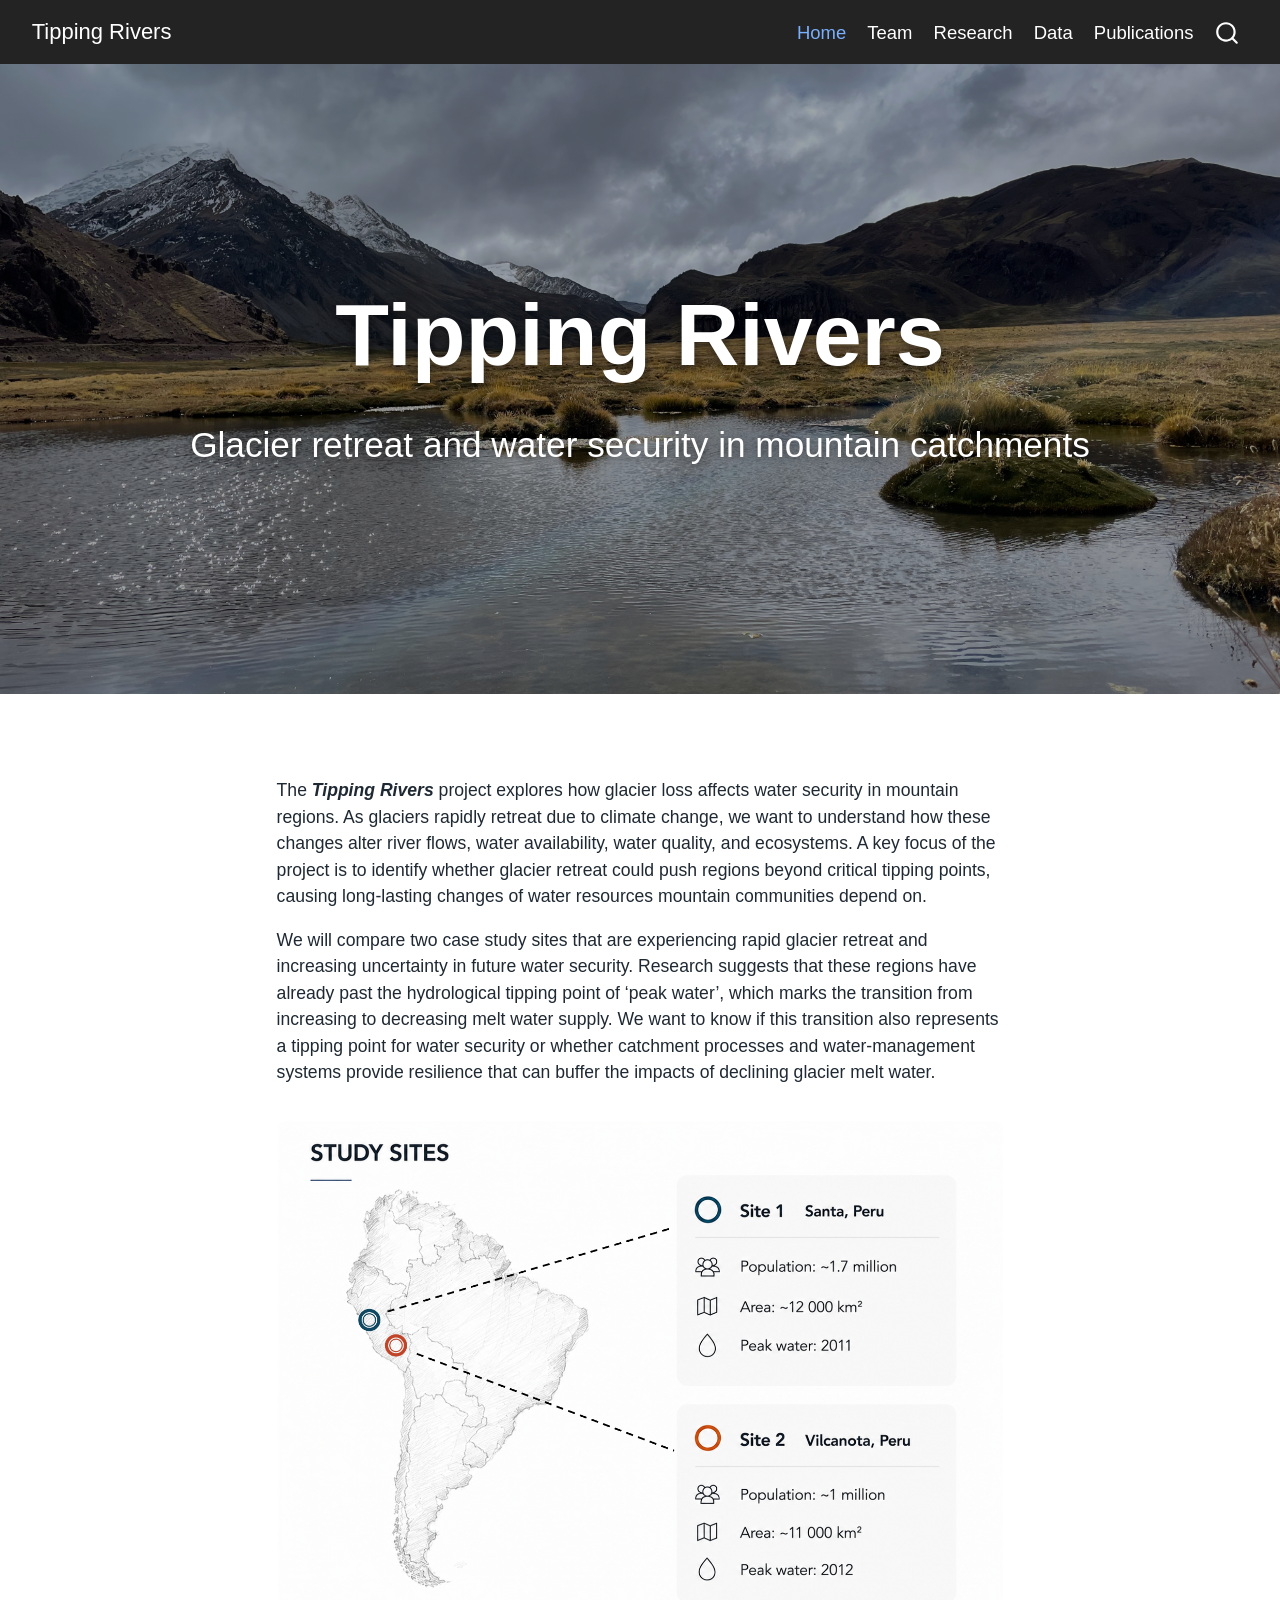
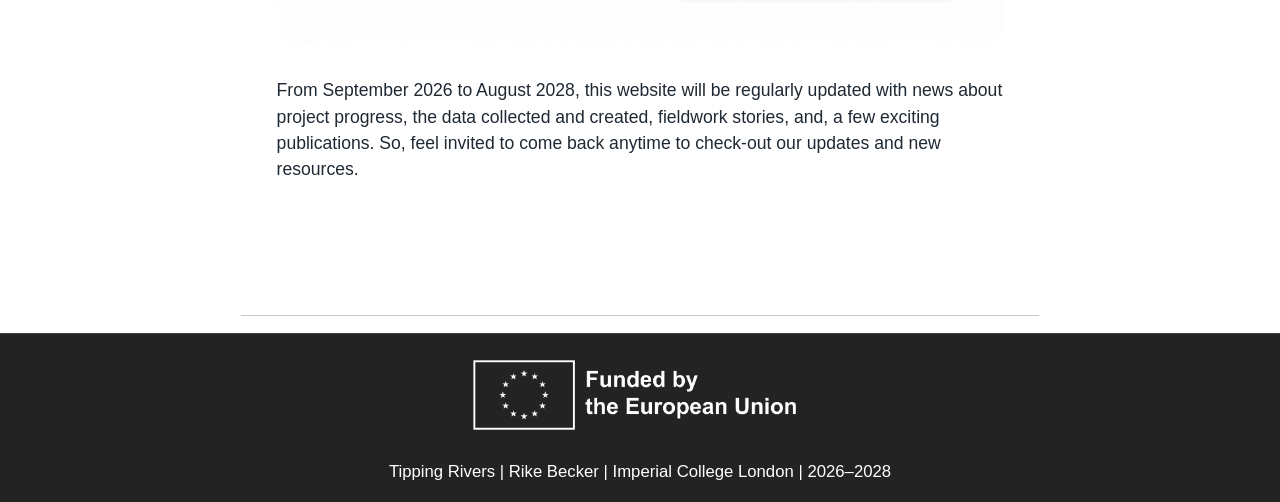
==== docs/index.html @ 358106d4 "Publish Tipping Rivers website" ====
<!DOCTYPE html>
<html xmlns="http://www.w3.org/1999/xhtml" lang="en" xml:lang="en"><head>

<meta charset="utf-8">
<meta name="generator" content="quarto-1.9.37">

<meta name="viewport" content="width=device-width, initial-scale=1.0, user-scalable=yes">


<title>Tipping Rivers</title>
<style>
/* Default styles provided by pandoc.
** See https://pandoc.org/MANUAL.html#variables-for-html for config info.
*/
code{white-space: pre-wrap;}
span.smallcaps{font-variant: small-caps;}
div.columns{display: flex; gap: min(4vw, 1.5em);}
div.column{flex: auto; overflow-x: auto;}
div.hanging-indent{margin-left: 1.5em; text-indent: -1.5em;}
ul.task-list{list-style: none;}
ul.task-list li input[type="checkbox"] {
  width: 0.8em;
  margin: 0 0.8em 0.2em -1em; /* quarto-specific, see https://github.com/quarto-dev/quarto-cli/issues/4556 */ 
  vertical-align: middle;
}
</style>


<script src="site_libs/quarto-nav/quarto-nav.js"></script>
<script src="site_libs/quarto-nav/headroom.min.js"></script>
<script src="site_libs/clipboard/clipboard.min.js"></script>
<script src="site_libs/quarto-search/autocomplete.umd.js"></script>
<script src="site_libs/quarto-search/fuse.min.js"></script>
<script src="site_libs/quarto-search/quarto-search.js"></script>
<meta name="quarto:offset" content="./">
<link href="./images/favicon.ico" rel="icon">
<script src="site_libs/quarto-html/quarto.js" type="module"></script>
<script src="site_libs/quarto-html/tabsets/tabsets.js" type="module"></script>
<script src="site_libs/quarto-html/popper.min.js"></script>
<script src="site_libs/quarto-html/tippy.umd.min.js"></script>
<link href="site_libs/quarto-html/tippy.css" rel="stylesheet">
<link href="site_libs/quarto-html/quarto-syntax-highlighting-7f8f88aac4f3542376d5c11b86a4c14d.css" rel="stylesheet" id="quarto-text-highlighting-styles">
<script src="site_libs/bootstrap/bootstrap.min.js"></script>
<link href="site_libs/bootstrap/bootstrap-icons.css" rel="stylesheet">
<link href="site_libs/bootstrap/bootstrap-b47e4399d0d39dcb1eff5dd54a18209c.min.css" rel="stylesheet" append-hash="true" id="quarto-bootstrap" data-mode="light">
<script id="quarto-search-options" type="application/json">{
  "location": "navbar",
  "copy-button": false,
  "collapse-after": 3,
  "panel-placement": "end",
  "type": "overlay",
  "limit": 50,
  "keyboard-shortcut": [
    "f",
    "/",
    "s"
  ],
  "show-item-context": false,
  "language": {
    "search-no-results-text": "No results",
    "search-matching-documents-text": "matching documents",
    "search-copy-link-title": "Copy link to search",
    "search-hide-matches-text": "Hide additional matches",
    "search-more-match-text": "more match in this document",
    "search-more-matches-text": "more matches in this document",
    "search-clear-button-title": "Clear",
    "search-text-placeholder": "",
    "search-detached-cancel-button-title": "Cancel",
    "search-submit-button-title": "Submit",
    "search-label": "Search"
  }
}</script>
</head><body class="nav-fixed fullcontent quarto-light"><div class="hero-image">
  <div class="hero-text">
    <div class="hero-title">Tipping Rivers</div>
    <p>Glacier retreat and water security in mountain catchments</p>
  </div>
</div>


<link rel="stylesheet" href="styles.css">
<link rel="stylesheet" href="index.css">




<div id="quarto-search-results"></div>
  <header id="quarto-header" class="headroom fixed-top">
    <nav class="navbar navbar-expand-lg " data-bs-theme="dark">
      <div class="navbar-container container-fluid">
      <div class="navbar-brand-container mx-auto">
    <a class="navbar-brand" href="./index.html">
    <span class="navbar-title">Tipping Rivers</span>
    </a>
  </div>
            <div id="quarto-search" class="" title="Search"></div>
          <button class="navbar-toggler" type="button" data-bs-toggle="collapse" data-bs-target="#navbarCollapse" aria-controls="navbarCollapse" role="menu" aria-expanded="false" aria-label="Toggle navigation" onclick="if (window.quartoToggleHeadroom) { window.quartoToggleHeadroom(); }">
  <span class="navbar-toggler-icon"></span>
</button>
          <div class="collapse navbar-collapse" id="navbarCollapse">
            <ul class="navbar-nav navbar-nav-scroll ms-auto">
  <li class="nav-item">
    <a class="nav-link active" href="./index.html" aria-current="page"> 
<span class="menu-text">Home</span></a>
  </li>  
  <li class="nav-item">
    <a class="nav-link" href="./about.html"> 
<span class="menu-text">Team</span></a>
  </li>  
  <li class="nav-item">
    <a class="nav-link" href="./research.html"> 
<span class="menu-text">Research</span></a>
  </li>  
  <li class="nav-item">
    <a class="nav-link" href="./data.html"> 
<span class="menu-text">Data</span></a>
  </li>  
  <li class="nav-item">
    <a class="nav-link" href="./publications.html"> 
<span class="menu-text">Publications</span></a>
  </li>  
</ul>
          </div> <!-- /navcollapse -->
            <div class="quarto-navbar-tools">
</div>
      </div> <!-- /container-fluid -->
    </nav>
</header>
<!-- content -->
<div id="quarto-content" class="quarto-container page-columns page-rows-contents page-layout-article page-navbar">
<!-- sidebar -->
<!-- margin-sidebar -->
    
<!-- main -->
<main class="content page-columns page-full" id="quarto-document-content"><header id="title-block-header" class="quarto-title-block"></header>




<div class="column-screen page-columns page-full">
<div class="column-body">
<p>The <strong><em>Tipping Rivers</em></strong> project explores how glacier loss affects water security in mountain regions. As glaciers rapidly retreat due to climate change, we want to understand how these changes alter river flows, water availability, water quality, and ecosystems. A key focus of the project is to identify whether glacier retreat could push regions beyond critical tipping points, causing long-lasting changes of water resources mountain communities depend on.</p>
<p>We will compare two case study sites that are experiencing rapid glacier retreat and increasing uncertainty in future water security. Research suggests that these regions have already past the hydrological tipping point of ‘peak water’, which marks the transition from increasing to decreasing melt water supply. We want to know if this transition also represents a tipping point for water security or whether catchment processes and water-management systems provide resilience that can buffer the impacts of declining glacier melt water.</p>
<p><img src="images/study_sites.png" class="project-image img-fluid"></p>
<p>From September 2026 to August 2028, this website will be regularly updated with news about project progress, the data collected and created, fieldwork stories, and, a few exciting publications. So, feel invited to come back anytime to check-out our updates and new resources.</p>
<p><br></p>
</div>
</div>
<hr>



</main> <!-- /main -->
<footer class="footer-bar">
  <img class="eu-funding-logo" src="images/EN_FundedbytheEU_RGB_WHITE Outline.png" alt="Funded by the European Union">
  <div>Tipping Rivers | Rike Becker | Imperial College London | 2026–2028</div>
</footer>
<script id="quarto-html-after-body" type="application/javascript">
  window.document.addEventListener("DOMContentLoaded", function (event) {
    const isCodeAnnotation = (el) => {
      for (const clz of el.classList) {
        if (clz.startsWith('code-annotation-')) {                     
          return true;
        }
      }
      return false;
    }
    const onCopySuccess = function(e) {
      // button target
      const button = e.trigger;
      // don't keep focus
      button.blur();
      // flash "checked"
      button.classList.add('code-copy-button-checked');
      var currentTitle = button.getAttribute("title");
      button.setAttribute("title", "Copied!");
      let tooltip;
      if (window.bootstrap) {
        button.setAttribute("data-bs-toggle", "tooltip");
        button.setAttribute("data-bs-placement", "left");
        button.setAttribute("data-bs-title", "Copied!");
        tooltip = new bootstrap.Tooltip(button, 
          { trigger: "manual", 
            customClass: "code-copy-button-tooltip",
            offset: [0, -8]});
        tooltip.show();    
      }
      setTimeout(function() {
        if (tooltip) {
          tooltip.hide();
          button.removeAttribute("data-bs-title");
          button.removeAttribute("data-bs-toggle");
          button.removeAttribute("data-bs-placement");
        }
        button.setAttribute("title", currentTitle);
        button.classList.remove('code-copy-button-checked');
      }, 1000);
      // clear code selection
      e.clearSelection();
    }
    const getTextToCopy = function(trigger) {
      const outerScaffold = trigger.parentElement.cloneNode(true);
      const codeEl = outerScaffold.querySelector('code');
      for (const childEl of codeEl.children) {
        if (isCodeAnnotation(childEl)) {
          childEl.remove();
        }
      }
      return codeEl.innerText;
    }
    const clipboard = new window.ClipboardJS('.code-copy-button:not([data-in-quarto-modal])', {
      text: getTextToCopy
    });
    clipboard.on('success', onCopySuccess);
    if (window.document.getElementById('quarto-embedded-source-code-modal')) {
      const clipboardModal = new window.ClipboardJS('.code-copy-button[data-in-quarto-modal]', {
        text: getTextToCopy,
        container: window.document.getElementById('quarto-embedded-source-code-modal')
      });
      clipboardModal.on('success', onCopySuccess);
    }
      var localhostRegex = new RegExp(/^(?:http|https):\/\/localhost\:?[0-9]*\//);
      var mailtoRegex = new RegExp(/^mailto:/);
        var filterRegex = new RegExp("https:\/\/tippingrivers\.github\.io\/");
      var isInternal = (href) => {
          return filterRegex.test(href) || localhostRegex.test(href) || mailtoRegex.test(href);
      }
      // Inspect non-navigation links and adorn them if external
     var links = window.document.querySelectorAll('a[href]:not(.nav-link):not(.navbar-brand):not(.toc-action):not(.sidebar-link):not(.sidebar-item-toggle):not(.pagination-link):not(.no-external):not([aria-hidden]):not(.dropdown-item):not(.quarto-navigation-tool):not(.about-link)');
      for (var i=0; i<links.length; i++) {
        const link = links[i];
        if (!isInternal(link.href)) {
          // undo the damage that might have been done by quarto-nav.js in the case of
          // links that we want to consider external
          if (link.dataset.originalHref !== undefined) {
            link.href = link.dataset.originalHref;
          }
        }
      }
    function tippyHover(el, contentFn, onTriggerFn, onUntriggerFn) {
      const config = {
        allowHTML: true,
        maxWidth: 500,
        delay: 100,
        arrow: false,
        appendTo: function(el) {
            return el.parentElement;
        },
        interactive: true,
        interactiveBorder: 10,
        theme: 'quarto',
        placement: 'bottom-start',
      };
      if (contentFn) {
        config.content = contentFn;
      }
      if (onTriggerFn) {
        config.onTrigger = onTriggerFn;
      }
      if (onUntriggerFn) {
        config.onUntrigger = onUntriggerFn;
      }
      window.tippy(el, config); 
    }
    const noterefs = window.document.querySelectorAll('a[role="doc-noteref"]');
    for (var i=0; i<noterefs.length; i++) {
      const ref = noterefs[i];
      tippyHover(ref, function() {
        // use id or data attribute instead here
        let href = ref.getAttribute('data-footnote-href') || ref.getAttribute('href');
        try { href = new URL(href).hash; } catch {}
        const id = href.replace(/^#\/?/, "");
        const note = window.document.getElementById(id);
        if (note) {
          return note.innerHTML;
        } else {
          return "";
        }
      });
    }
    const xrefs = window.document.querySelectorAll('a.quarto-xref');
    const processXRef = (id, note) => {
      // Strip column container classes
      const stripColumnClz = (el) => {
        el.classList.remove("page-full", "page-columns");
        if (el.children) {
          for (const child of el.children) {
            stripColumnClz(child);
          }
        }
      }
      stripColumnClz(note)
      if (id === null || id.startsWith('sec-')) {
        // Special case sections, only their first couple elements
        const container = document.createElement("div");
        if (note.children && note.children.length > 2) {
          container.appendChild(note.children[0].cloneNode(true));
          for (let i = 1; i < note.children.length; i++) {
            const child = note.children[i];
            if (child.tagName === "P" && child.innerText === "") {
              continue;
            } else {
              container.appendChild(child.cloneNode(true));
              break;
            }
          }
          if (window.Quarto?.typesetMath) {
            window.Quarto.typesetMath(container);
          }
          return container.innerHTML
        } else {
          if (window.Quarto?.typesetMath) {
            window.Quarto.typesetMath(note);
          }
          return note.innerHTML;
        }
      } else {
        // Remove any anchor links if they are present
        const anchorLink = note.querySelector('a.anchorjs-link');
        if (anchorLink) {
          anchorLink.remove();
        }
        if (window.Quarto?.typesetMath) {
          window.Quarto.typesetMath(note);
        }
        if (note.classList.contains("callout")) {
          return note.outerHTML;
        } else {
          return note.innerHTML;
        }
      }
    }
    for (var i=0; i<xrefs.length; i++) {
      const xref = xrefs[i];
      tippyHover(xref, undefined, function(instance) {
        instance.disable();
        let url = xref.getAttribute('href');
        let hash = undefined; 
        if (url.startsWith('#')) {
          hash = url;
        } else {
          try { hash = new URL(url).hash; } catch {}
        }
        if (hash) {
          const id = hash.replace(/^#\/?/, "");
          const note = window.document.getElementById(id);
          if (note !== null) {
            try {
              const html = processXRef(id, note.cloneNode(true));
              instance.setContent(html);
            } finally {
              instance.enable();
              instance.show();
            }
          } else {
            // See if we can fetch this
            fetch(url.split('#')[0])
            .then(res => res.text())
            .then(html => {
              const parser = new DOMParser();
              const htmlDoc = parser.parseFromString(html, "text/html");
              const note = htmlDoc.getElementById(id);
              if (note !== null) {
                const html = processXRef(id, note);
                instance.setContent(html);
              } 
            }).finally(() => {
              instance.enable();
              instance.show();
            });
          }
        } else {
          // See if we can fetch a full url (with no hash to target)
          // This is a special case and we should probably do some content thinning / targeting
          fetch(url)
          .then(res => res.text())
          .then(html => {
            const parser = new DOMParser();
            const htmlDoc = parser.parseFromString(html, "text/html");
            const note = htmlDoc.querySelector('main.content');
            if (note !== null) {
              // This should only happen for chapter cross references
              // (since there is no id in the URL)
              // remove the first header
              if (note.children.length > 0 && note.children[0].tagName === "HEADER") {
                note.children[0].remove();
              }
              const html = processXRef(null, note);
              instance.setContent(html);
            } 
          }).finally(() => {
            instance.enable();
            instance.show();
          });
        }
      }, function(instance) {
      });
    }
        let selectedAnnoteEl;
        const selectorForAnnotation = ( cell, annotation) => {
          let cellAttr = 'data-code-cell="' + cell + '"';
          let lineAttr = 'data-code-annotation="' +  annotation + '"';
          const selector = 'span[' + cellAttr + '][' + lineAttr + ']';
          return selector;
        }
        const selectCodeLines = (annoteEl) => {
          const doc = window.document;
          const targetCell = annoteEl.getAttribute("data-target-cell");
          const targetAnnotation = annoteEl.getAttribute("data-target-annotation");
          const annoteSpan = window.document.querySelector(selectorForAnnotation(targetCell, targetAnnotation));
          const lines = annoteSpan.getAttribute("data-code-lines").split(",");
          const lineIds = lines.map((line) => {
            return targetCell + "-" + line;
          })
          let top = null;
          let height = null;
          let parent = null;
          if (lineIds.length > 0) {
              //compute the position of the single el (top and bottom and make a div)
              const el = window.document.getElementById(lineIds[0]);
              top = el.offsetTop;
              height = el.offsetHeight;
              parent = el.parentElement.parentElement;
            if (lineIds.length > 1) {
              const lastEl = window.document.getElementById(lineIds[lineIds.length - 1]);
              const bottom = lastEl.offsetTop + lastEl.offsetHeight;
              height = bottom - top;
            }
            if (top !== null && height !== null && parent !== null) {
              // cook up a div (if necessary) and position it 
              let div = window.document.getElementById("code-annotation-line-highlight");
              if (div === null) {
                div = window.document.createElement("div");
                div.setAttribute("id", "code-annotation-line-highlight");
                div.style.position = 'absolute';
                parent.appendChild(div);
              }
              div.style.top = top - 2 + "px";
              div.style.height = height + 4 + "px";
              div.style.left = 0;
              let gutterDiv = window.document.getElementById("code-annotation-line-highlight-gutter");
              if (gutterDiv === null) {
                gutterDiv = window.document.createElement("div");
                gutterDiv.setAttribute("id", "code-annotation-line-highlight-gutter");
                gutterDiv.style.position = 'absolute';
                const codeCell = window.document.getElementById(targetCell);
                const gutter = codeCell.querySelector('.code-annotation-gutter');
                gutter.appendChild(gutterDiv);
              }
              gutterDiv.style.top = top - 2 + "px";
              gutterDiv.style.height = height + 4 + "px";
            }
            selectedAnnoteEl = annoteEl;
          }
        };
        const unselectCodeLines = () => {
          const elementsIds = ["code-annotation-line-highlight", "code-annotation-line-highlight-gutter"];
          elementsIds.forEach((elId) => {
            const div = window.document.getElementById(elId);
            if (div) {
              div.remove();
            }
          });
          selectedAnnoteEl = undefined;
        };
          // Handle positioning of the toggle
      window.addEventListener(
        "resize",
        throttle(() => {
          elRect = undefined;
          if (selectedAnnoteEl) {
            selectCodeLines(selectedAnnoteEl);
          }
        }, 10)
      );
      function throttle(fn, ms) {
      let throttle = false;
      let timer;
        return (...args) => {
          if(!throttle) { // first call gets through
              fn.apply(this, args);
              throttle = true;
          } else { // all the others get throttled
              if(timer) clearTimeout(timer); // cancel #2
              timer = setTimeout(() => {
                fn.apply(this, args);
                timer = throttle = false;
              }, ms);
          }
        };
      }
        // Attach click handler to the DT
        const annoteDls = window.document.querySelectorAll('dt[data-target-cell]');
        for (const annoteDlNode of annoteDls) {
          annoteDlNode.addEventListener('click', (event) => {
            const clickedEl = event.target;
            if (clickedEl !== selectedAnnoteEl) {
              unselectCodeLines();
              const activeEl = window.document.querySelector('dt[data-target-cell].code-annotation-active');
              if (activeEl) {
                activeEl.classList.remove('code-annotation-active');
              }
              selectCodeLines(clickedEl);
              clickedEl.classList.add('code-annotation-active');
            } else {
              // Unselect the line
              unselectCodeLines();
              clickedEl.classList.remove('code-annotation-active');
            }
          });
        }
    const findCites = (el) => {
      const parentEl = el.parentElement;
      if (parentEl) {
        const cites = parentEl.dataset.cites;
        if (cites) {
          return {
            el,
            cites: cites.split(' ')
          };
        } else {
          return findCites(el.parentElement)
        }
      } else {
        return undefined;
      }
    };
    var bibliorefs = window.document.querySelectorAll('a[role="doc-biblioref"]');
    for (var i=0; i<bibliorefs.length; i++) {
      const ref = bibliorefs[i];
      const citeInfo = findCites(ref);
      if (citeInfo) {
        tippyHover(citeInfo.el, function() {
          var popup = window.document.createElement('div');
          citeInfo.cites.forEach(function(cite) {
            var citeDiv = window.document.createElement('div');
            citeDiv.classList.add('hanging-indent');
            citeDiv.classList.add('csl-entry');
            var biblioDiv = window.document.getElementById('ref-' + cite);
            if (biblioDiv) {
              citeDiv.innerHTML = biblioDiv.innerHTML;
            }
            popup.appendChild(citeDiv);
          });
          return popup.innerHTML;
        });
      }
    }
  });
  </script>
</div> <!-- /content -->




</body></html>
---- docs/site_libs/quarto-html/tippy.css ----
.tippy-box[data-animation=fade][data-state=hidden]{opacity:0}[data-tippy-root]{max-width:calc(100vw - 10px)}.tippy-box{position:relative;background-color:#333;color:#fff;border-radius:4px;font-size:14px;line-height:1.4;white-space:normal;outline:0;transition-property:transform,visibility,opacity}.tippy-box[data-placement^=top]>.tippy-arrow{bottom:0}.tippy-box[data-placement^=top]>.tippy-arrow:before{bottom:-7px;left:0;border-width:8px 8px 0;border-top-color:initial;transform-origin:center top}.tippy-box[data-placement^=bottom]>.tippy-arrow{top:0}.tippy-box[data-placement^=bottom]>.tippy-arrow:before{top:-7px;left:0;border-width:0 8px 8px;border-bottom-color:initial;transform-origin:center bottom}.tippy-box[data-placement^=left]>.tippy-arrow{right:0}.tippy-box[data-placement^=left]>.tippy-arrow:before{border-width:8px 0 8px 8px;border-left-color:initial;right:-7px;transform-origin:center left}.tippy-box[data-placement^=right]>.tippy-arrow{left:0}.tippy-box[data-placement^=right]>.tippy-arrow:before{left:-7px;border-width:8px 8px 8px 0;border-right-color:initial;transform-origin:center right}.tippy-box[data-inertia][data-state=visible]{transition-timing-function:cubic-bezier(.54,1.5,.38,1.11)}.tippy-arrow{width:16px;height:16px;color:#333}.tippy-arrow:before{content:"";position:absolute;border-color:transparent;border-style:solid}.tippy-content{position:relative;padding:5px 9px;z-index:1}
---- docs/site_libs/quarto-html/quarto-syntax-highlighting-7f8f88aac4f3542376d5c11b86a4c14d.css ----
/* quarto syntax highlight colors */
:root {
  --quarto-hl-ot-color: #003B4F;
  --quarto-hl-at-color: #657422;
  --quarto-hl-ss-color: #20794D;
  --quarto-hl-an-color: #5E5E5E;
  --quarto-hl-fu-color: #4758AB;
  --quarto-hl-st-color: #20794D;
  --quarto-hl-cf-color: #003B4F;
  --quarto-hl-op-color: #5E5E5E;
  --quarto-hl-er-color: #AD0000;
  --quarto-hl-bn-color: #AD0000;
  --quarto-hl-al-color: #AD0000;
  --quarto-hl-va-color: #111111;
  --quarto-hl-bu-color: inherit;
  --quarto-hl-ex-color: inherit;
  --quarto-hl-pp-color: #AD0000;
  --quarto-hl-in-color: #5E5E5E;
  --quarto-hl-vs-color: #20794D;
  --quarto-hl-wa-color: #5E5E5E;
  --quarto-hl-do-color: #5E5E5E;
  --quarto-hl-im-color: #00769E;
  --quarto-hl-ch-color: #20794D;
  --quarto-hl-dt-color: #AD0000;
  --quarto-hl-fl-color: #AD0000;
  --quarto-hl-co-color: #5E5E5E;
  --quarto-hl-cv-color: #5E5E5E;
  --quarto-hl-cn-color: #8f5902;
  --quarto-hl-sc-color: #5E5E5E;
  --quarto-hl-dv-color: #AD0000;
  --quarto-hl-kw-color: #003B4F;
}

/* other quarto variables */
:root {
  --quarto-font-monospace: SFMono-Regular, Menlo, Monaco, Consolas, "Liberation Mono", "Courier New", monospace;
}

/* syntax highlight based on Pandoc's rules */
pre > code.sourceCode > span {
  color: #003B4F;
}

code.sourceCode > span {
  color: #003B4F;
}

div.sourceCode,
div.sourceCode pre.sourceCode {
  color: #003B4F;
}

/* Normal */
code span {
  color: #003B4F;
}

/* Alert */
code span.al {
  color: #AD0000;
  font-style: inherit;
}

/* Annotation */
code span.an {
  color: #5E5E5E;
  font-style: inherit;
}

/* Attribute */
code span.at {
  color: #657422;
  font-style: inherit;
}

/* BaseN */
code span.bn {
  color: #AD0000;
  font-style: inherit;
}

/* BuiltIn */
code span.bu {
  font-style: inherit;
}

/* ControlFlow */
code span.cf {
  color: #003B4F;
  font-weight: bold;
  font-style: inherit;
}

/* Char */
code span.ch {
  color: #20794D;
  font-style: inherit;
}

/* Constant */
code span.cn {
  color: #8f5902;
  font-style: inherit;
}

/* Comment */
code span.co {
  color: #5E5E5E;
  font-style: inherit;
}

/* CommentVar */
code span.cv {
  color: #5E5E5E;
  font-style: italic;
}

/* Documentation */
code span.do {
  color: #5E5E5E;
  font-style: italic;
}

/* DataType */
code span.dt {
  color: #AD0000;
  font-style: inherit;
}

/* DecVal */
code span.dv {
  color: #AD0000;
  font-style: inherit;
}

/* Error */
code span.er {
  color: #AD0000;
  font-style: inherit;
}

/* Extension */
code span.ex {
  font-style: inherit;
}

/* Float */
code span.fl {
  color: #AD0000;
  font-style: inherit;
}

/* Function */
code span.fu {
  color: #4758AB;
  font-style: inherit;
}

/* Import */
code span.im {
  color: #00769E;
  font-style: inherit;
}

/* Information */
code span.in {
  color: #5E5E5E;
  font-style: inherit;
}

/* Keyword */
code span.kw {
  color: #003B4F;
  font-weight: bold;
  font-style: inherit;
}

/* Operator */
code span.op {
  color: #5E5E5E;
  font-style: inherit;
}

/* Other */
code span.ot {
  color: #003B4F;
  font-style: inherit;
}

/* Preprocessor */
code span.pp {
  color: #AD0000;
  font-style: inherit;
}

/* SpecialChar */
code span.sc {
  color: #5E5E5E;
  font-style: inherit;
}

/* SpecialString */
code span.ss {
  color: #20794D;
  font-style: inherit;
}

/* String */
code span.st {
  color: #20794D;
  font-style: inherit;
}

/* Variable */
code span.va {
  color: #111111;
  font-style: inherit;
}

/* VerbatimString */
code span.vs {
  color: #20794D;
  font-style: inherit;
}

/* Warning */
code span.wa {
  color: #5E5E5E;
  font-style: italic;
}

.prevent-inlining {
  content: "</";
}

/*# sourceMappingURL=789ad8cd35626ba772517505b42a116e.css.map */
---- docs/styles.css ----
html, body {
  height: 100%;
}

body {
  font-family: Arial, sans-serif;
  color: #1f2933;
  margin: 0;
}

.navbar {
  font-size: 1.05rem;
  background-color: #222322;
}

main.content {
  max-width: none;
  padding: 0;
  margin: 0;
}

.footer-bar {
  width: 100vw;
  margin-left: 50%;
  transform: translateX(-50%);
  background: #222322;
  color: white;
  border-top: 1px solid #444;
  text-align: center;
  padding: 1rem;
  font-size: 0.95rem;
}

.hero-image {
  position: relative;
  background-image:
    linear-gradient(rgba(0, 0, 0, 0.35),
                    rgba(0, 0, 0, 0.35)),
    url("images/andes.jpeg");
  background-size: cover;
  background-position: center;
  height: 70vh;
  width: 100vw;
  margin-left: calc(50% - 50vw);

  display: flex;
  align-items: center;
  justify-content: center;
}

.hero-text {
  text-align: center;
  color: white;
  padding: 2rem;
}

.hero-text h1 {
  font-size: 5rem;
  font-weight: 700;
  margin-bottom: 1rem;
  color: white;
  text-shadow: 0 3px 12px rgba(0,0,0,0.5);
}

.hero-text p {
  font-size: 2rem;
  font-weight: 300;
  color: white;
  text-shadow: 0 2px 8px rgba(0,0,0,0.5);
}

@media (max-width: 900px) {

  .hero-title {
    font-size: 2.8rem;
  }

  .hero-text p {
    font-size: 2rem;
  }
}

.about-container {
  max-width: 900px;
  margin: 4rem auto;
  text-align: center;
  padding: 2rem;
}

.profile-image {
  width: 220px;
  height: 220px;
  border-radius: 50%;
  object-fit: cover;
  margin-bottom: 2rem;
  box-shadow: 0 4px 16px rgba(0,0,0,0.15);
}

.collaborator-grid {
  display: grid;
  grid-template-columns: repeat(auto-fit, minmax(180px, 1fr));
  gap: 2rem;
  margin-top: 3rem;
}

.collaborator-card {
  text-align: center;
}

.collaborator-image {
  width: 160px;
  height: 160px;
  border-radius: 50%;
  object-fit: cover;
  box-shadow: 0 4px 16px rgba(0,0,0,0.15);
  margin-bottom: 1rem;
}

.collaborator-card p {
  font-size: 1rem;
  font-weight: 500;
}

.feature-band {
  width: 100vw;
  margin-left: calc(50% - 50vw);
  display: grid;
  grid-template-columns: 1fr 1fr;
  align-items: center;
  padding: 4rem 8%;
  gap: 3rem;
}

.band-blue {
  background-color: #dbeafe;
}

.band-light {
  background-color: #f8fafc;
}

.band-green {
  background-color: #dcfce7;
}


.feature-image img {
  width: 100%;
  max-height: 360px;
  object-fit: cover;
  border-radius: 12px;
}

.feature-text h2 {
  color: #164e63;
  font-size: 2.2rem;
  font-weight: 700;
}

.feature-text h2 a {
  color: inherit;
  font-weight: inherit;
  text-decoration: none;
}

.feature-text p {
  font-size: 1.15rem;
  line-height: 1.7;
}

@media (max-width: 900px) {

  .feature-band {
    grid-template-columns: 1fr;
    padding: 3rem 2rem;
  }

}

.project-image {
  display: block;
  width: 100%;
  max-width: 850px;
  margin: 2rem auto;
  border-radius: 12px;
}

.paper-title {
  font-size: 1.2rem;
}

/* Plain research sections with bold dividers between them. */
.research-section {
  background-color: transparent;
}

.research-section {
  position: relative;
}

.research-section + .research-section::before {
  content: "";
  position: absolute;
  top: 0;
  left: 8%;
  right: 8%;
  border-top: 3px solid #55585c;
}

@media (max-width: 900px) {
  .research-section + .research-section::before {
    left: 2rem;
    right: 2rem;
  }
}

.research-section .feature-text h2 {
  color: #55585c;
}

.about-container a[href="mailto:r.becker@imperial.ac.uk"] {
  color: #000000;
}
---- docs/index.css ----
.eu-funding-logo {
  display: block;
  width: 340px;
  max-width: 100%;
  height: auto;
  margin: 0.5rem auto 1.5rem;
}

.hero-image {
  position: relative;

  background-image:
    linear-gradient(rgba(0, 0, 0, 0.35),
                    rgba(0, 0, 0, 0.35)),
    url("images/andes.jpeg");

  background-size: cover;
  background-position: center;

  height: 70vh;
  width: 100vw;

  margin-left: calc(50% - 50vw);

  display: flex;
  align-items: center;
  justify-content: center;
}

.hero-text {
  text-align: center;
  color: white;
  padding: 2rem;
}

.hero-title {
  font-size: 5rem;
  font-weight: 700;
  margin-bottom: 1rem;
  color: white;
  text-shadow: 0 3px 12px rgba(0,0,0,0.5);
}

.hero-text p {
  font-size: 2rem;
  font-weight: 300;
  color: white;
  text-shadow: 0 2px 8px rgba(0,0,0,0.5);
}

.column-screen {
  max-width: 100%;
  margin: 0;
  padding: 0;
}

.column-body {
  max-width: 900px;
  margin: 0 auto;
  padding: 3rem 2rem;
  text-align: left;
}

@media (max-width: 900px) {

  .hero-title {
    font-size: 2.8rem;
  }

  .hero-text p {
    font-size: 2rem;
  }

}
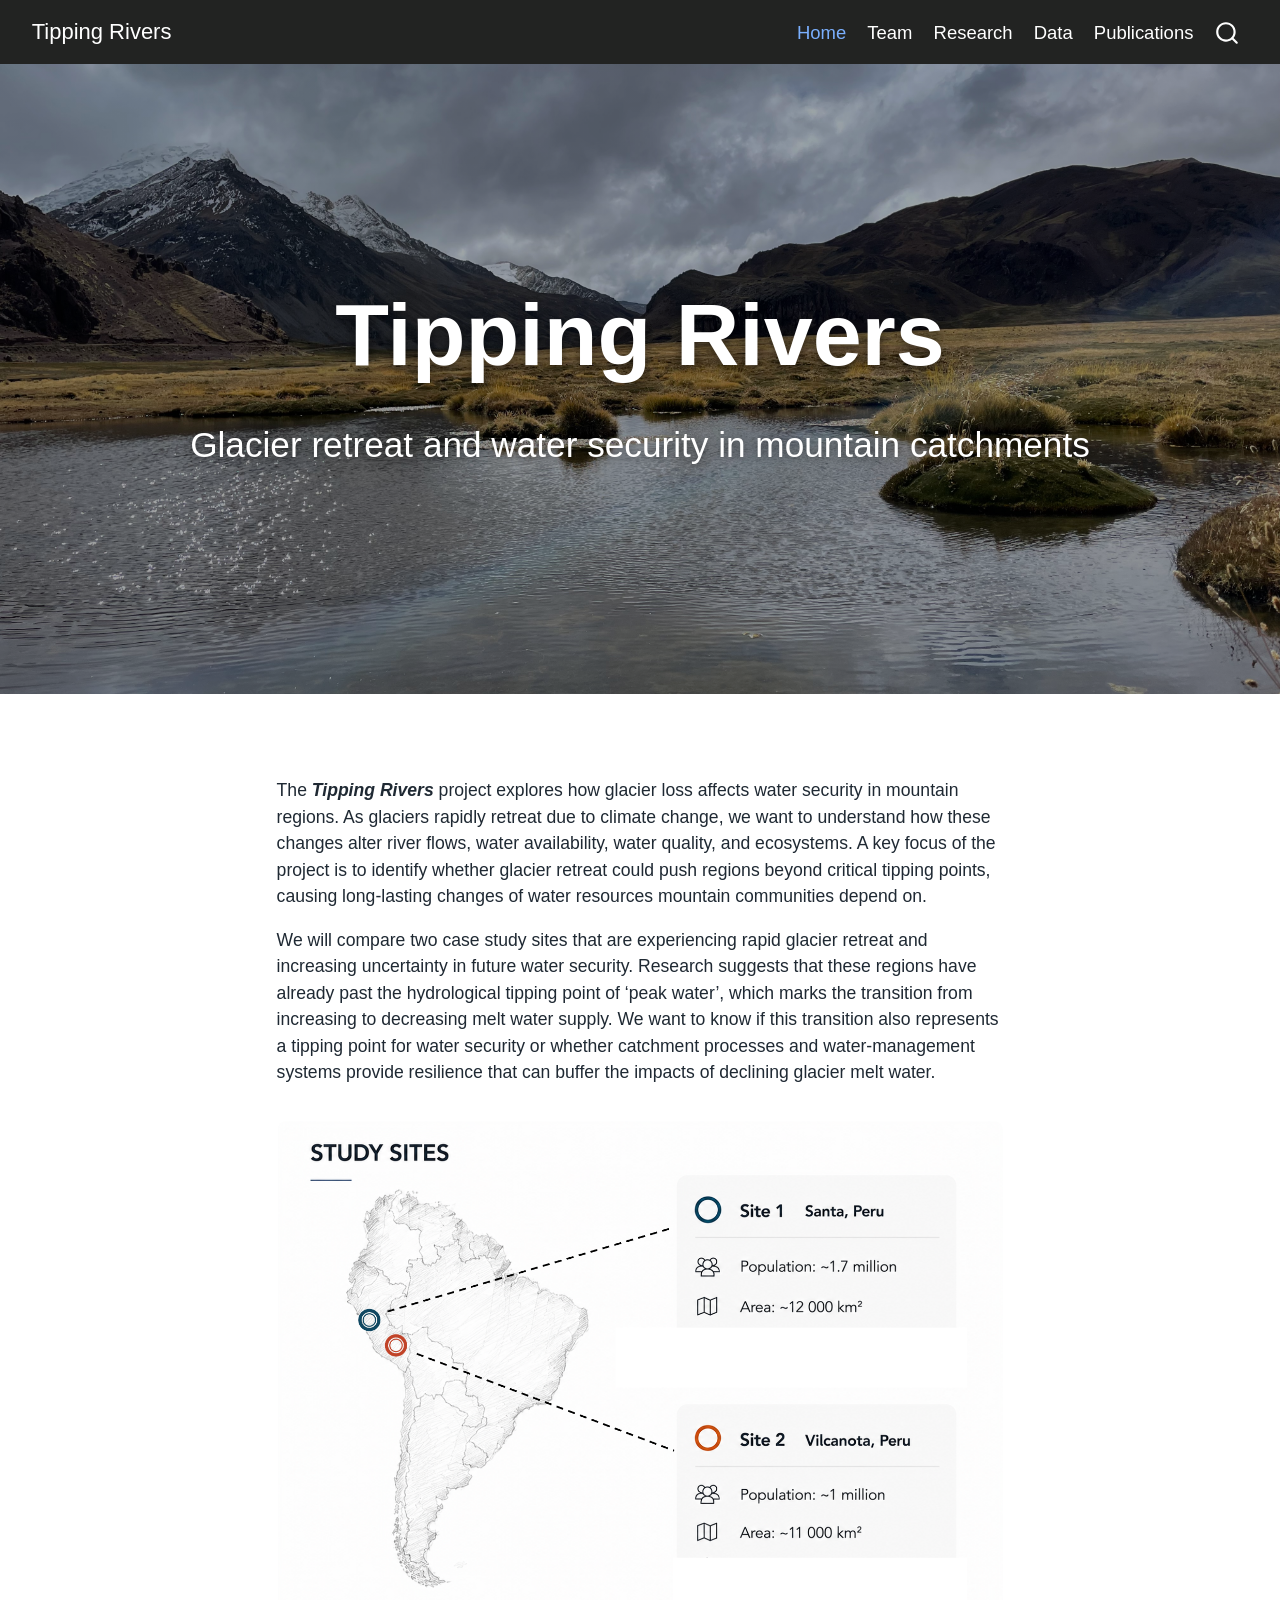
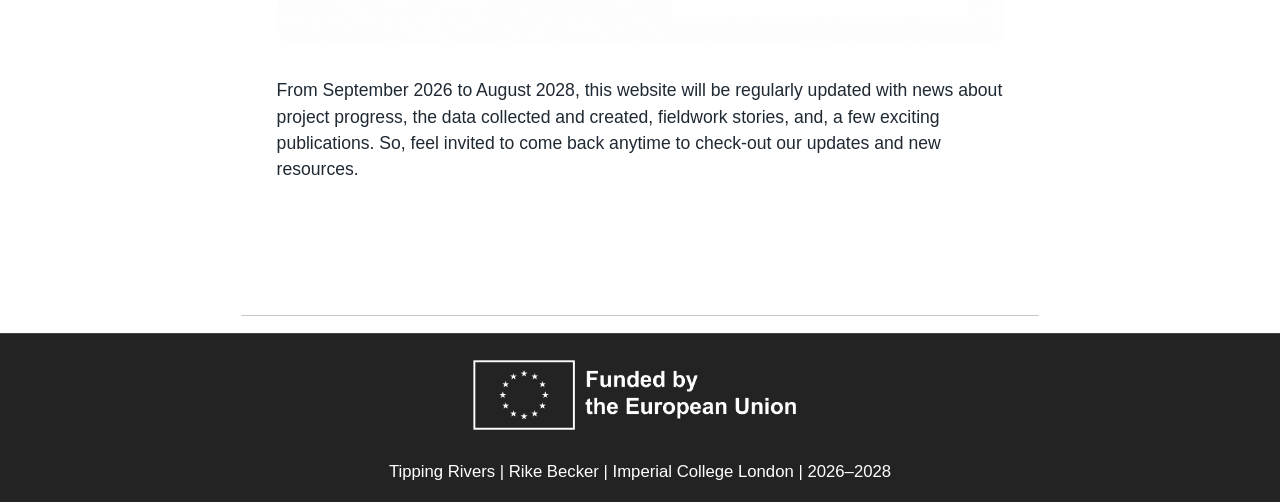
==== commit ec94cb3e: "Update homepage study sites image" ====
--- a/docs/index.html
+++ b/docs/index.html
@@ -141,7 +141,7 @@
 <div class="column-body">
 <p>The <strong><em>Tipping Rivers</em></strong> project explores how glacier loss affects water security in mountain regions. As glaciers rapidly retreat due to climate change, we want to understand how these changes alter river flows, water availability, water quality, and ecosystems. A key focus of the project is to identify whether glacier retreat could push regions beyond critical tipping points, causing long-lasting changes of water resources mountain communities depend on.</p>
 <p>We will compare two case study sites that are experiencing rapid glacier retreat and increasing uncertainty in future water security. Research suggests that these regions have already past the hydrological tipping point of ‘peak water’, which marks the transition from increasing to decreasing melt water supply. We want to know if this transition also represents a tipping point for water security or whether catchment processes and water-management systems provide resilience that can buffer the impacts of declining glacier melt water.</p>
-<p><img src="images/study_sites.png" class="project-image img-fluid"></p>
+<p><img src="images/Picture_1.png" class="project-image img-fluid"></p>
 <p>From September 2026 to August 2028, this website will be regularly updated with news about project progress, the data collected and created, fieldwork stories, and, a few exciting publications. So, feel invited to come back anytime to check-out our updates and new resources.</p>
 <p><br></p>
 </div>
--- a/docs/styles.css
+++ b/docs/styles.css
@@ -121,6 +121,10 @@
   font-weight: 500;
 }
 
+.collaborator-card .collaborator-support {
+  color: #666;
+}
+
 .feature-band {
   width: 100vw;
   margin-left: calc(50% - 50vw);
